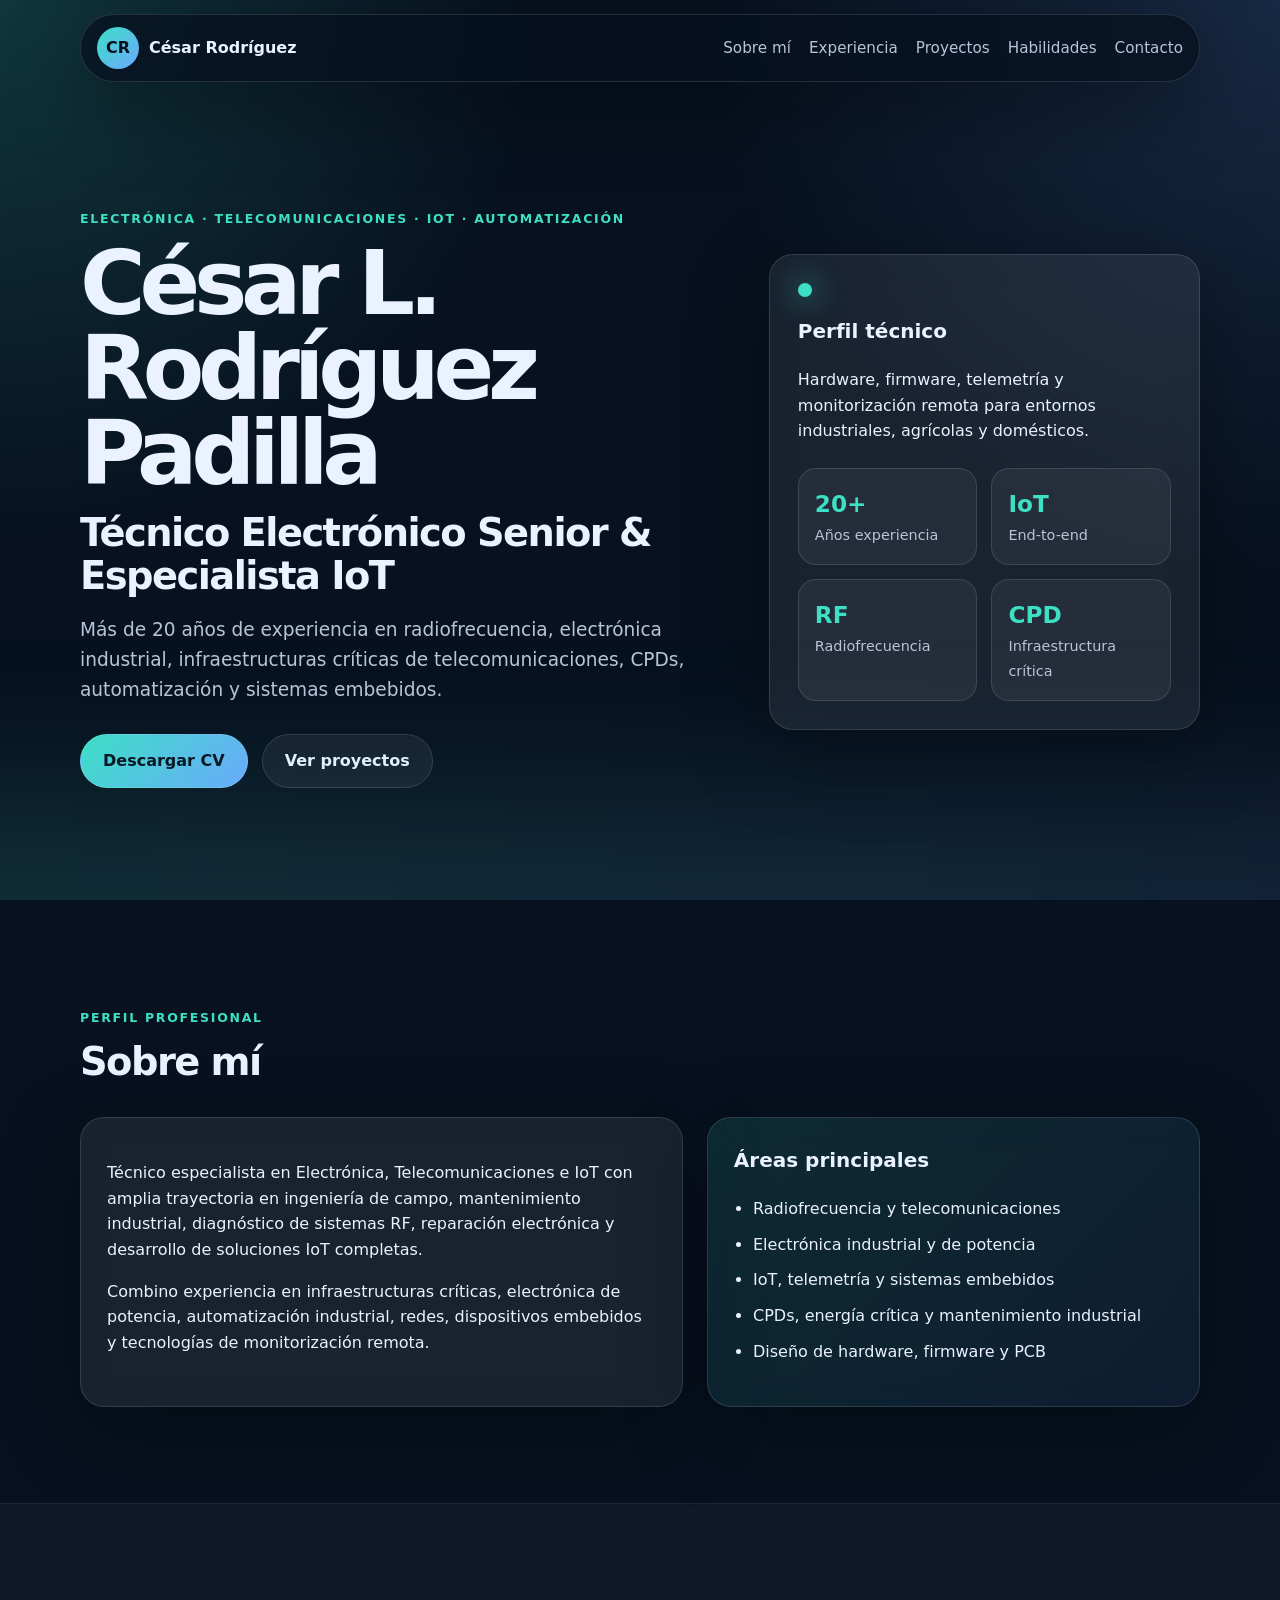
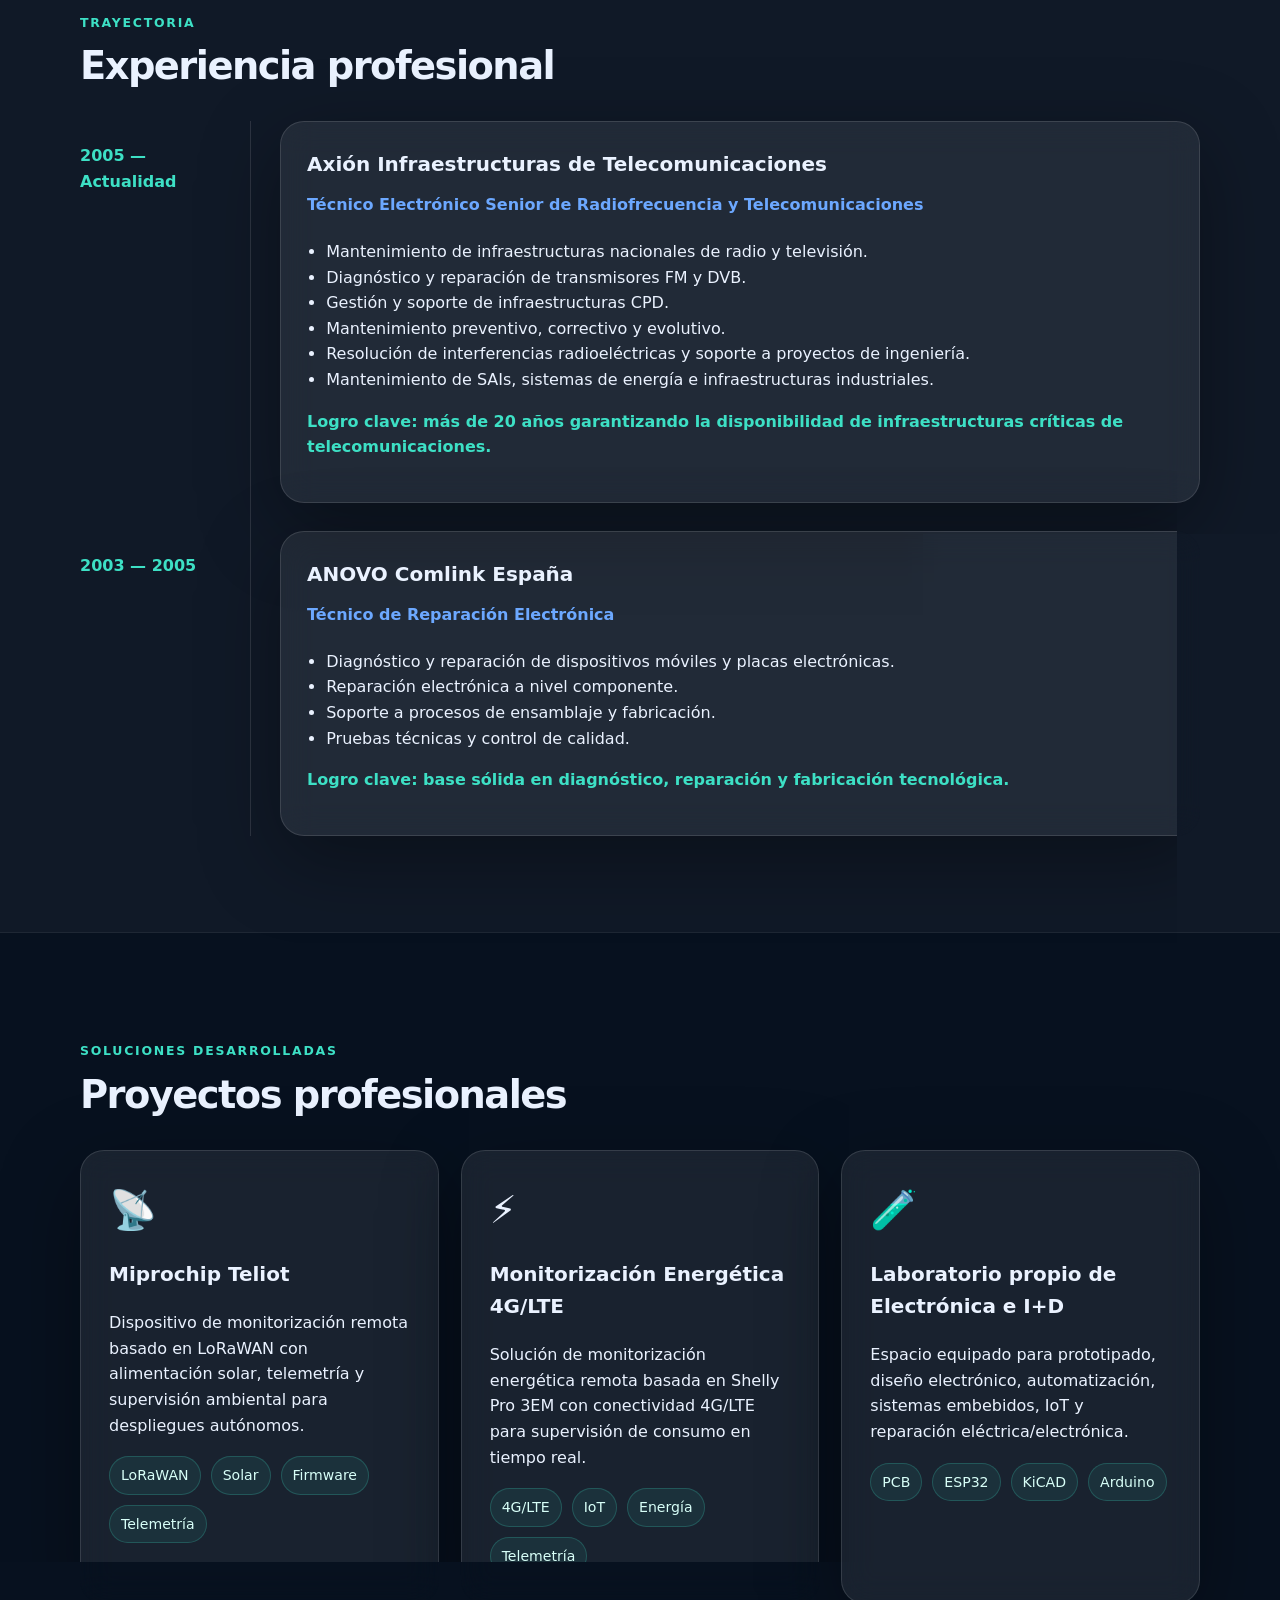
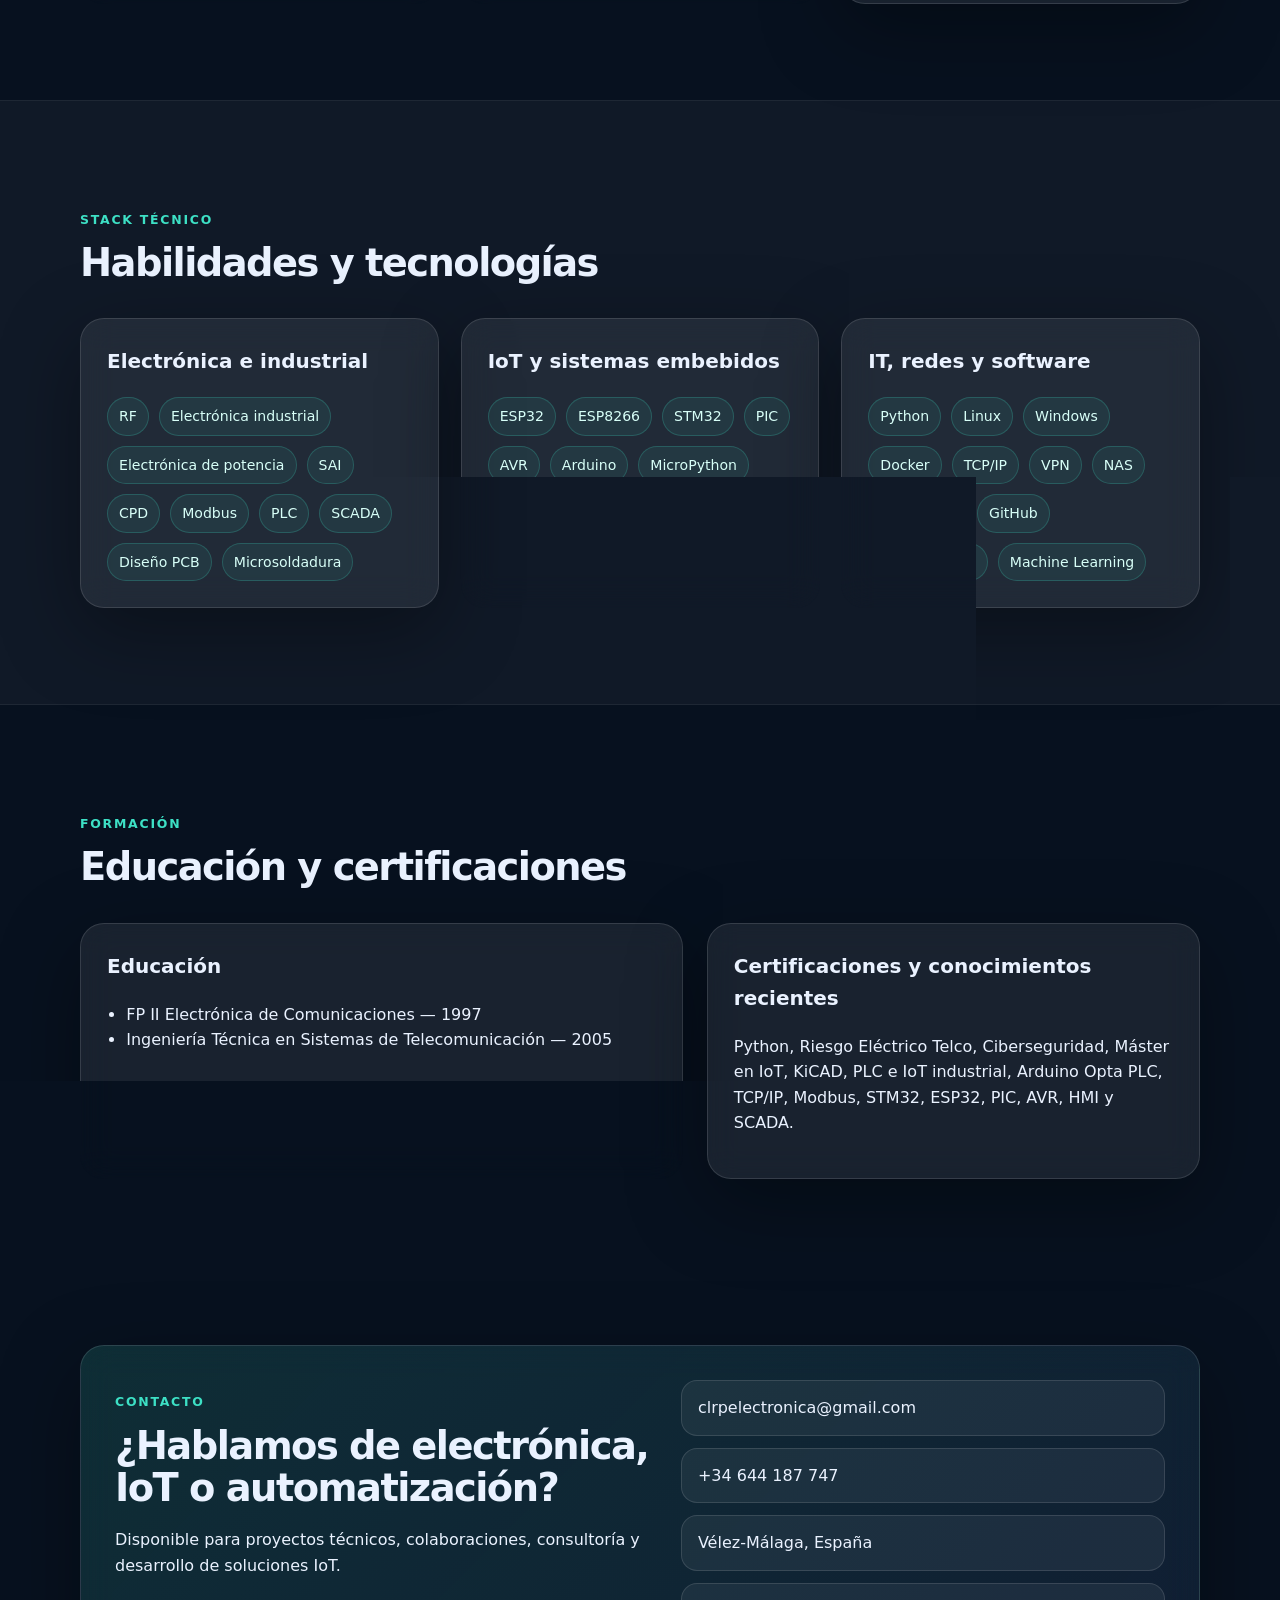
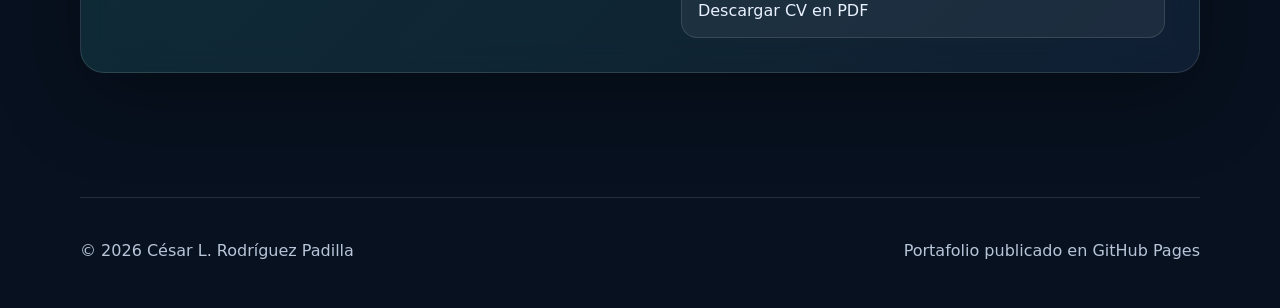
==== index.html @ 47a45cd2 "Add files via upload" ====
<!DOCTYPE html>
<html lang="es">
<head>
  <meta charset="UTF-8" />
  <meta name="viewport" content="width=device-width, initial-scale=1.0" />
  <title>César L. Rodríguez Padilla | Técnico Electrónico Senior & Especialista IoT</title>
  <meta name="description" content="Portafolio profesional de César L. Rodríguez Padilla: Técnico Electrónico Senior, especialista en IoT, telecomunicaciones, RF, automatización industrial y sistemas embebidos." />
  <meta name="author" content="César L. Rodríguez Padilla" />
  <meta name="robots" content="index, follow" />
  <meta property="og:title" content="César L. Rodríguez Padilla | Portafolio Profesional" />
  <meta property="og:description" content="Electrónica, Telecomunicaciones, IoT, RF, automatización industrial y sistemas embebidos." />
  <meta property="og:type" content="website" />
  <meta property="og:url" content="https://cesar_rodriguez_padilla.github.io" />
  <meta name="theme-color" content="#07111f" />
  <link rel="icon" href="assets/favicon.svg" type="image/svg+xml" />
  <link rel="stylesheet" href="assets/styles.css" />
</head>
<body>
  <header class="site-header" id="inicio">
    <nav class="navbar container">
      <a class="brand" href="#inicio" aria-label="Ir al inicio">
        <span class="brand-mark">CR</span>
        <span class="brand-text">César Rodríguez</span>
      </a>
      <button class="menu-toggle" aria-label="Abrir menú" aria-expanded="false">☰</button>
      <ul class="nav-links">
        <li><a href="#sobre-mi">Sobre mí</a></li>
        <li><a href="#experiencia">Experiencia</a></li>
        <li><a href="#proyectos">Proyectos</a></li>
        <li><a href="#habilidades">Habilidades</a></li>
        <li><a href="#contacto">Contacto</a></li>
      </ul>
    </nav>

    <section class="hero container">
      <div class="hero-content reveal">
        <p class="eyebrow">Electrónica · Telecomunicaciones · IoT · Automatización</p>
        <h1>César L. Rodríguez Padilla</h1>
        <h2>Técnico Electrónico Senior & Especialista IoT</h2>
        <p class="hero-text">
          Más de 20 años de experiencia en radiofrecuencia, electrónica industrial,
          infraestructuras críticas de telecomunicaciones, CPDs, automatización y sistemas embebidos.
        </p>
        <div class="hero-actions">
          <a class="btn primary" href="docs/CV_Cesar_Rodriguez_Padilla.pdf" download>Descargar CV</a>
          <a class="btn ghost" href="#proyectos">Ver proyectos</a>
        </div>
      </div>
      <div class="hero-card reveal">
        <div class="status-dot"></div>
        <h3>Perfil técnico</h3>
        <p>Hardware, firmware, telemetría y monitorización remota para entornos industriales, agrícolas y domésticos.</p>
        <div class="metric-grid">
          <div><strong>20+</strong><span>Años experiencia</span></div>
          <div><strong>IoT</strong><span>End-to-end</span></div>
          <div><strong>RF</strong><span>Radiofrecuencia</span></div>
          <div><strong>CPD</strong><span>Infraestructura crítica</span></div>
        </div>
      </div>
    </section>
  </header>

  <main>
    <section class="section container" id="sobre-mi">
      <div class="section-heading reveal">
        <p class="eyebrow">Perfil profesional</p>
        <h2>Sobre mí</h2>
      </div>
      <div class="about-grid">
        <article class="card reveal">
          <p>
            Técnico especialista en Electrónica, Telecomunicaciones e IoT con amplia trayectoria en ingeniería de campo,
            mantenimiento industrial, diagnóstico de sistemas RF, reparación electrónica y desarrollo de soluciones IoT completas.
          </p>
          <p>
            Combino experiencia en infraestructuras críticas, electrónica de potencia, automatización industrial,
            redes, dispositivos embebidos y tecnologías de monitorización remota.
          </p>
        </article>
        <aside class="card highlight reveal">
          <h3>Áreas principales</h3>
          <ul class="check-list">
            <li>Radiofrecuencia y telecomunicaciones</li>
            <li>Electrónica industrial y de potencia</li>
            <li>IoT, telemetría y sistemas embebidos</li>
            <li>CPDs, energía crítica y mantenimiento industrial</li>
            <li>Diseño de hardware, firmware y PCB</li>
          </ul>
        </aside>
      </div>
    </section>

    <section class="section alt" id="experiencia">
      <div class="container">
        <div class="section-heading reveal">
          <p class="eyebrow">Trayectoria</p>
          <h2>Experiencia profesional</h2>
        </div>
        <div class="timeline">
          <article class="timeline-item reveal">
            <span class="timeline-date">2005 — Actualidad</span>
            <div class="timeline-content card">
              <h3>Axión Infraestructuras de Telecomunicaciones</h3>
              <h4>Técnico Electrónico Senior de Radiofrecuencia y Telecomunicaciones</h4>
              <ul>
                <li>Mantenimiento de infraestructuras nacionales de radio y televisión.</li>
                <li>Diagnóstico y reparación de transmisores FM y DVB.</li>
                <li>Gestión y soporte de infraestructuras CPD.</li>
                <li>Mantenimiento preventivo, correctivo y evolutivo.</li>
                <li>Resolución de interferencias radioeléctricas y soporte a proyectos de ingeniería.</li>
                <li>Mantenimiento de SAIs, sistemas de energía e infraestructuras industriales.</li>
              </ul>
              <p class="achievement">Logro clave: más de 20 años garantizando la disponibilidad de infraestructuras críticas de telecomunicaciones.</p>
            </div>
          </article>
          <article class="timeline-item reveal">
            <span class="timeline-date">2003 — 2005</span>
            <div class="timeline-content card">
              <h3>ANOVO Comlink España</h3>
              <h4>Técnico de Reparación Electrónica</h4>
              <ul>
                <li>Diagnóstico y reparación de dispositivos móviles y placas electrónicas.</li>
                <li>Reparación electrónica a nivel componente.</li>
                <li>Soporte a procesos de ensamblaje y fabricación.</li>
                <li>Pruebas técnicas y control de calidad.</li>
              </ul>
              <p class="achievement">Logro clave: base sólida en diagnóstico, reparación y fabricación tecnológica.</p>
            </div>
          </article>
        </div>
      </div>
    </section>

    <section class="section container" id="proyectos">
      <div class="section-heading reveal">
        <p class="eyebrow">Soluciones desarrolladas</p>
        <h2>Proyectos profesionales</h2>
      </div>
      <div class="projects-grid">
        <article class="project-card reveal">
          <div class="project-icon">📡</div>
          <h3>Miprochip Teliot</h3>
          <p>
            Dispositivo de monitorización remota basado en LoRaWAN con alimentación solar,
            telemetría y supervisión ambiental para despliegues autónomos.
          </p>
          <div class="tags">
            <span>LoRaWAN</span><span>Solar</span><span>Firmware</span><span>Telemetría</span>
          </div>
        </article>
        <article class="project-card reveal">
          <div class="project-icon">⚡</div>
          <h3>Monitorización Energética 4G/LTE</h3>
          <p>
            Solución de monitorización energética remota basada en Shelly Pro 3EM con conectividad 4G/LTE
            para supervisión de consumo en tiempo real.
          </p>
          <div class="tags">
            <span>4G/LTE</span><span>IoT</span><span>Energía</span><span>Telemetría</span>
          </div>
        </article>
        <article class="project-card reveal">
          <div class="project-icon">🧪</div>
          <h3>Laboratorio propio de Electrónica e I+D</h3>
          <p>
            Espacio equipado para prototipado, diseño electrónico, automatización,
            sistemas embebidos, IoT y reparación eléctrica/electrónica.
          </p>
          <div class="tags">
            <span>PCB</span><span>ESP32</span><span>KiCAD</span><span>Arduino</span>
          </div>
        </article>
      </div>
    </section>

    <section class="section alt" id="habilidades">
      <div class="container">
        <div class="section-heading reveal">
          <p class="eyebrow">Stack técnico</p>
          <h2>Habilidades y tecnologías</h2>
        </div>
        <div class="skills-layout">
          <div class="card reveal">
            <h3>Electrónica e industrial</h3>
            <div class="skill-tags">
              <span>RF</span><span>Electrónica industrial</span><span>Electrónica de potencia</span><span>SAI</span><span>CPD</span><span>Modbus</span><span>PLC</span><span>SCADA</span><span>Diseño PCB</span><span>Microsoldadura</span>
            </div>
          </div>
          <div class="card reveal">
            <h3>IoT y sistemas embebidos</h3>
            <div class="skill-tags">
              <span>ESP32</span><span>ESP8266</span><span>STM32</span><span>PIC</span><span>AVR</span><span>Arduino</span><span>MicroPython</span><span>C/C++</span><span>MQTT</span><span>LoRaWAN</span><span>NB-IoT</span><span>4G/LTE</span>
            </div>
          </div>
          <div class="card reveal">
            <h3>IT, redes y software</h3>
            <div class="skill-tags">
              <span>Python</span><span>Linux</span><span>Windows</span><span>Docker</span><span>TCP/IP</span><span>VPN</span><span>NAS</span><span>Servidores</span><span>GitHub</span><span>Microsoft 365</span><span>Machine Learning</span>
            </div>
          </div>
        </div>
      </div>
    </section>

    <section class="section container" id="formacion">
      <div class="section-heading reveal">
        <p class="eyebrow">Formación</p>
        <h2>Educación y certificaciones</h2>
      </div>
      <div class="education-grid">
        <article class="card reveal">
          <h3>Educación</h3>
          <ul>
            <li>FP II Electrónica de Comunicaciones — 1997</li>
            <li>Ingeniería Técnica en Sistemas de Telecomunicación — 2005</li>
          </ul>
        </article>
        <article class="card reveal">
          <h3>Certificaciones y conocimientos recientes</h3>
          <p>
            Python, Riesgo Eléctrico Telco, Ciberseguridad, Máster en IoT, KiCAD,
            PLC e IoT industrial, Arduino Opta PLC, TCP/IP, Modbus, STM32, ESP32,
            PIC, AVR, HMI y SCADA.
          </p>
        </article>
      </div>
    </section>

    <section class="section contact-section" id="contacto">
      <div class="container contact-card reveal">
        <div>
          <p class="eyebrow">Contacto</p>
          <h2>¿Hablamos de electrónica, IoT o automatización?</h2>
          <p>Disponible para proyectos técnicos, colaboraciones, consultoría y desarrollo de soluciones IoT.</p>
        </div>
        <div class="contact-links">
          <a href="mailto:clrpelectronica@gmail.com">clrpelectronica@gmail.com</a>
          <a href="tel:+34644187747">+34 644 187 747</a>
          <span>Vélez-Málaga, España</span>
          <a href="docs/CV_Cesar_Rodriguez_Padilla.pdf" download>Descargar CV en PDF</a>
        </div>
      </div>
    </section>
  </main>

  <footer class="site-footer">
    <div class="container footer-content">
      <p>© <span id="year"></span> César L. Rodríguez Padilla</p>
      <p>Portafolio publicado en GitHub Pages</p>
    </div>
  </footer>

  <script src="assets/main.js"></script>
</body>
</html>
---- assets/styles.css ----
:root {
  --bg: #07111f;
  --bg-soft: #0d1b2d;
  --card: rgba(255, 255, 255, 0.075);
  --card-border: rgba(255, 255, 255, 0.12);
  --text: #eaf2ff;
  --muted: #b8c5d9;
  --accent: #3de0c5;
  --accent-2: #6ca8ff;
  --shadow: 0 24px 80px rgba(0, 0, 0, 0.34);
  --radius: 24px;
}

* { box-sizing: border-box; }
html { scroll-behavior: smooth; }
body {
  margin: 0;
  font-family: Inter, ui-sans-serif, system-ui, -apple-system, BlinkMacSystemFont, "Segoe UI", sans-serif;
  color: var(--text);
  background:
    radial-gradient(circle at top left, rgba(61, 224, 197, 0.18), transparent 34rem),
    radial-gradient(circle at top right, rgba(108, 168, 255, 0.16), transparent 36rem),
    var(--bg);
  line-height: 1.6;
}

a { color: inherit; text-decoration: none; }
ul { padding-left: 1.2rem; }
.container { width: min(1120px, calc(100% - 32px)); margin: 0 auto; }

.site-header { min-height: 100vh; padding-top: 84px; position: relative; overflow: hidden; }
.site-header::after {
  content: "";
  position: absolute;
  inset: auto -15% -20% -15%;
  height: 280px;
  background: linear-gradient(90deg, rgba(61,224,197,.16), rgba(108,168,255,.12));
  filter: blur(80px);
  pointer-events: none;
}

.navbar {
  position: fixed;
  top: 14px;
  left: 50%;
  transform: translateX(-50%);
  z-index: 100;
  display: flex;
  align-items: center;
  justify-content: space-between;
  padding: 12px 16px;
  border: 1px solid var(--card-border);
  border-radius: 999px;
  background: rgba(7, 17, 31, 0.78);
  backdrop-filter: blur(18px);
  box-shadow: var(--shadow);
}
.brand { display: inline-flex; align-items: center; gap: 10px; font-weight: 800; }
.brand-mark {
  display: grid;
  place-items: center;
  width: 42px;
  height: 42px;
  border-radius: 50%;
  background: linear-gradient(135deg, var(--accent), var(--accent-2));
  color: #06101d;
}
.nav-links { display: flex; list-style: none; gap: 18px; margin: 0; padding: 0; color: var(--muted); font-size: 0.95rem; }
.nav-links a:hover { color: var(--accent); }
.menu-toggle { display: none; background: transparent; color: var(--text); border: 0; font-size: 1.5rem; }

.hero { display: grid; grid-template-columns: 1.2fr 0.8fr; align-items: center; gap: 42px; min-height: calc(100vh - 84px); }
.eyebrow { color: var(--accent); text-transform: uppercase; letter-spacing: 0.14em; font-size: 0.78rem; font-weight: 800; }
h1 { font-size: clamp(2.8rem, 7vw, 5.8rem); line-height: 0.95; margin: 0 0 16px; letter-spacing: -0.07em; }
h2 { font-size: clamp(1.7rem, 3vw, 2.7rem); line-height: 1.1; margin: 0 0 18px; letter-spacing: -0.04em; }
h3 { margin-top: 0; font-size: 1.25rem; }
h4 { color: var(--accent-2); margin-top: -8px; }
.hero-text { max-width: 680px; font-size: 1.16rem; color: var(--muted); }
.hero-actions { display: flex; flex-wrap: wrap; gap: 14px; margin-top: 30px; }
.btn { padding: 13px 22px; border-radius: 999px; border: 1px solid var(--card-border); font-weight: 800; transition: 0.2s ease; }
.btn.primary { color: #06101d; background: linear-gradient(135deg, var(--accent), var(--accent-2)); }
.btn.ghost { color: var(--text); background: rgba(255,255,255,0.06); }
.btn:hover { transform: translateY(-2px); }

.hero-card, .card, .project-card, .contact-card {
  border: 1px solid var(--card-border);
  border-radius: var(--radius);
  background: var(--card);
  backdrop-filter: blur(16px);
  box-shadow: var(--shadow);
}
.hero-card { padding: 28px; position: relative; }
.status-dot { width: 14px; height: 14px; background: var(--accent); border-radius: 50%; box-shadow: 0 0 30px var(--accent); margin-bottom: 18px; }
.metric-grid { display: grid; grid-template-columns: repeat(2, 1fr); gap: 14px; margin-top: 24px; }
.metric-grid div { padding: 16px; border: 1px solid var(--card-border); border-radius: 18px; background: rgba(255,255,255,.05); }
.metric-grid strong { display: block; font-size: 1.45rem; color: var(--accent); }
.metric-grid span { color: var(--muted); font-size: .9rem; }

.section { padding: 96px 0; }
.section.alt { background: rgba(255, 255, 255, 0.035); border-block: 1px solid rgba(255,255,255,.06); }
.section-heading { max-width: 700px; margin-bottom: 34px; }
.card { padding: 26px; }
.about-grid, .education-grid { display: grid; grid-template-columns: 1.1fr .9fr; gap: 24px; }
.highlight { background: linear-gradient(135deg, rgba(61,224,197,.12), rgba(108,168,255,.08)); }
.check-list li { margin-bottom: 10px; }

.timeline { position: relative; display: grid; gap: 28px; }
.timeline::before { content: ""; position: absolute; left: 170px; top: 0; bottom: 0; width: 1px; background: var(--card-border); }
.timeline-item { display: grid; grid-template-columns: 140px 1fr; gap: 60px; align-items: start; }
.timeline-date { color: var(--accent); font-weight: 800; padding-top: 22px; }
.achievement { color: var(--accent); font-weight: 700; }

.projects-grid { display: grid; grid-template-columns: repeat(3, 1fr); gap: 22px; }
.project-card { padding: 28px; min-height: 100%; }
.project-icon { font-size: 2.4rem; margin-bottom: 18px; }
.tags, .skill-tags { display: flex; flex-wrap: wrap; gap: 10px; margin-top: 18px; }
.tags span, .skill-tags span {
  padding: 7px 11px;
  border: 1px solid rgba(61,224,197,.22);
  border-radius: 999px;
  color: #d8fff8;
  background: rgba(61,224,197,.08);
  font-size: .88rem;
}
.skills-layout { display: grid; grid-template-columns: repeat(3, 1fr); gap: 22px; }

.contact-section { padding-top: 70px; }
.contact-card { display: grid; grid-template-columns: 1fr .9fr; gap: 28px; padding: 34px; background: linear-gradient(135deg, rgba(61,224,197,.14), rgba(108,168,255,.09)); }
.contact-links { display: grid; gap: 12px; }
.contact-links a, .contact-links span { padding: 14px 16px; border: 1px solid var(--card-border); border-radius: 16px; background: rgba(255,255,255,.06); }
.contact-links a:hover { border-color: var(--accent); }

.site-footer { padding: 28px 0; color: var(--muted); }
.footer-content { display: flex; justify-content: space-between; gap: 18px; border-top: 1px solid var(--card-border); padding-top: 24px; }

.reveal { opacity: 0; transform: translateY(18px); transition: .7s ease; }
.reveal.visible { opacity: 1; transform: translateY(0); }

@media (max-width: 880px) {
  .navbar { border-radius: 24px; align-items: flex-start; }
  .menu-toggle { display: block; }
  .nav-links { display: none; position: absolute; left: 16px; right: 16px; top: 68px; padding: 16px; border: 1px solid var(--card-border); border-radius: 18px; background: rgba(7,17,31,.96); flex-direction: column; }
  .nav-links.open { display: flex; }
  .hero, .about-grid, .education-grid, .contact-card { grid-template-columns: 1fr; }
  .projects-grid, .skills-layout { grid-template-columns: 1fr; }
  .timeline::before { left: 0; }
  .timeline-item { grid-template-columns: 1fr; gap: 8px; padding-left: 24px; }
  .timeline-date { padding-top: 0; }
  .footer-content { flex-direction: column; }
}
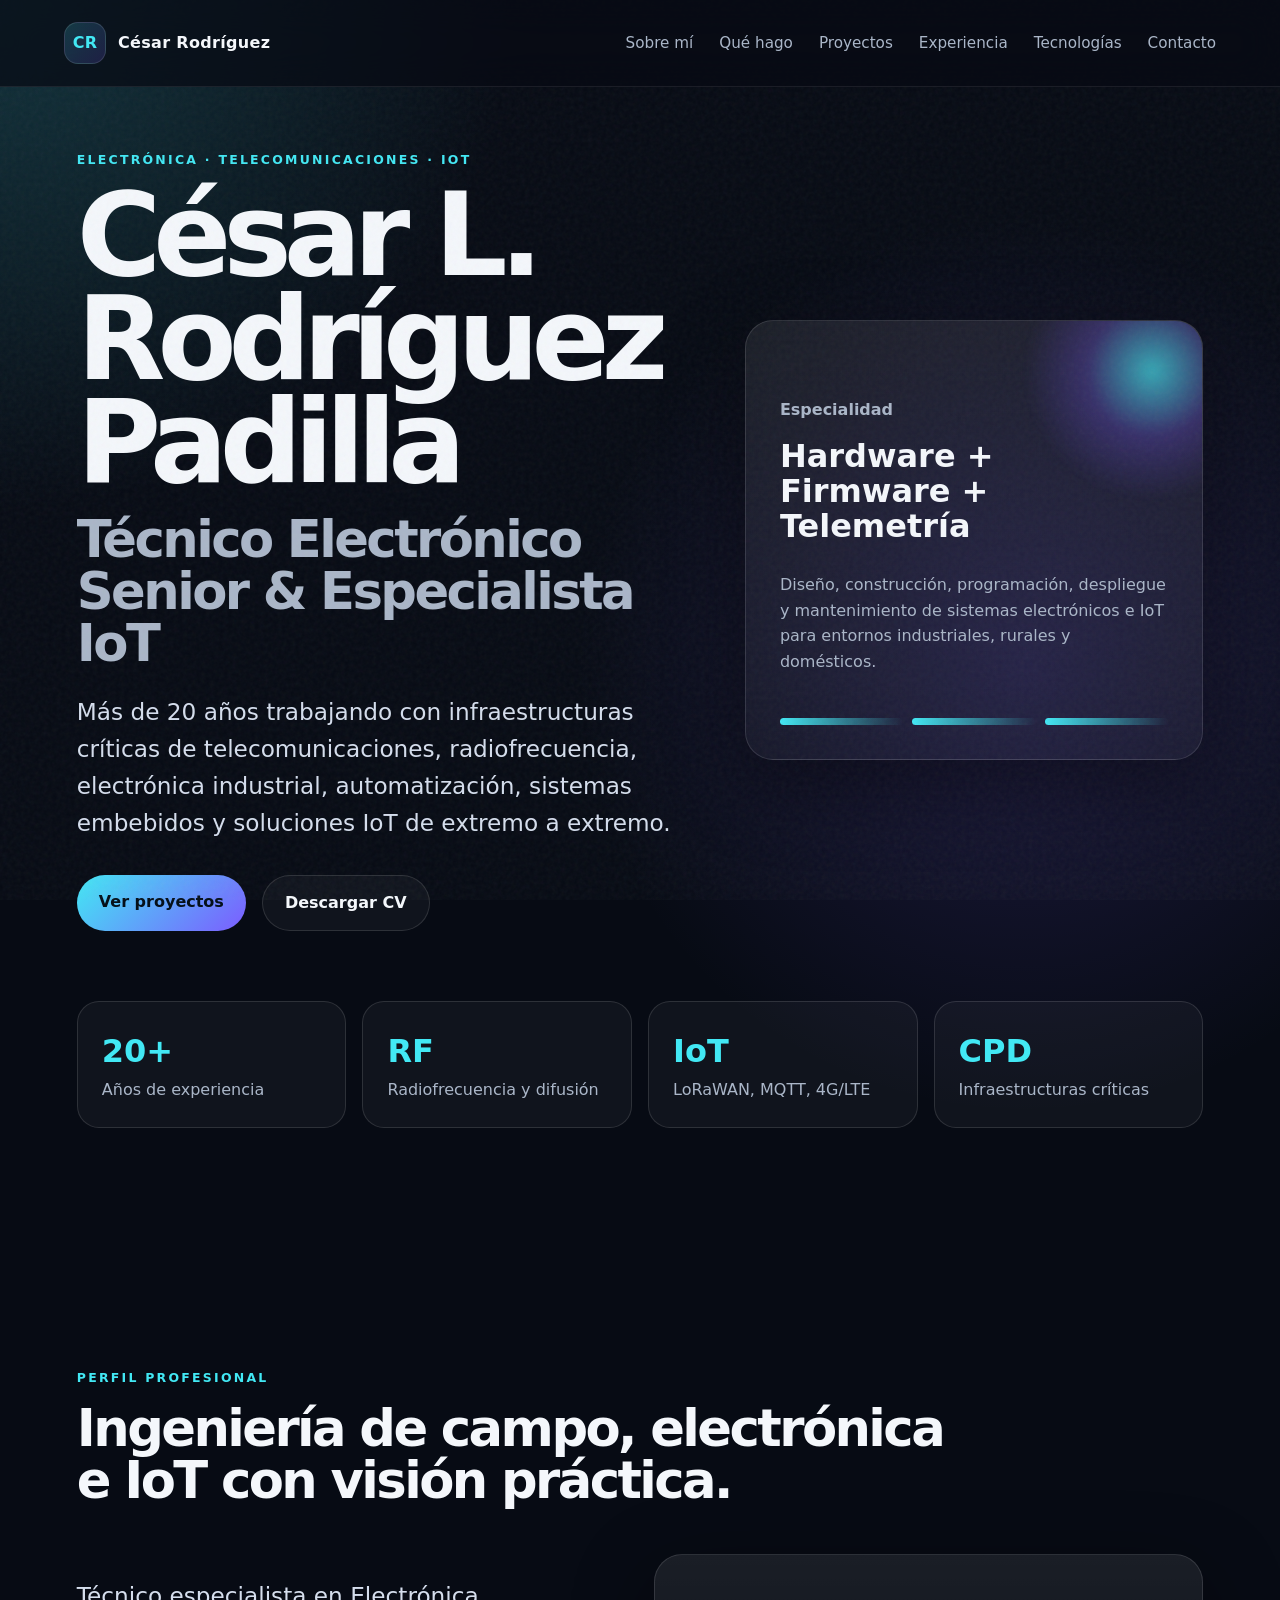
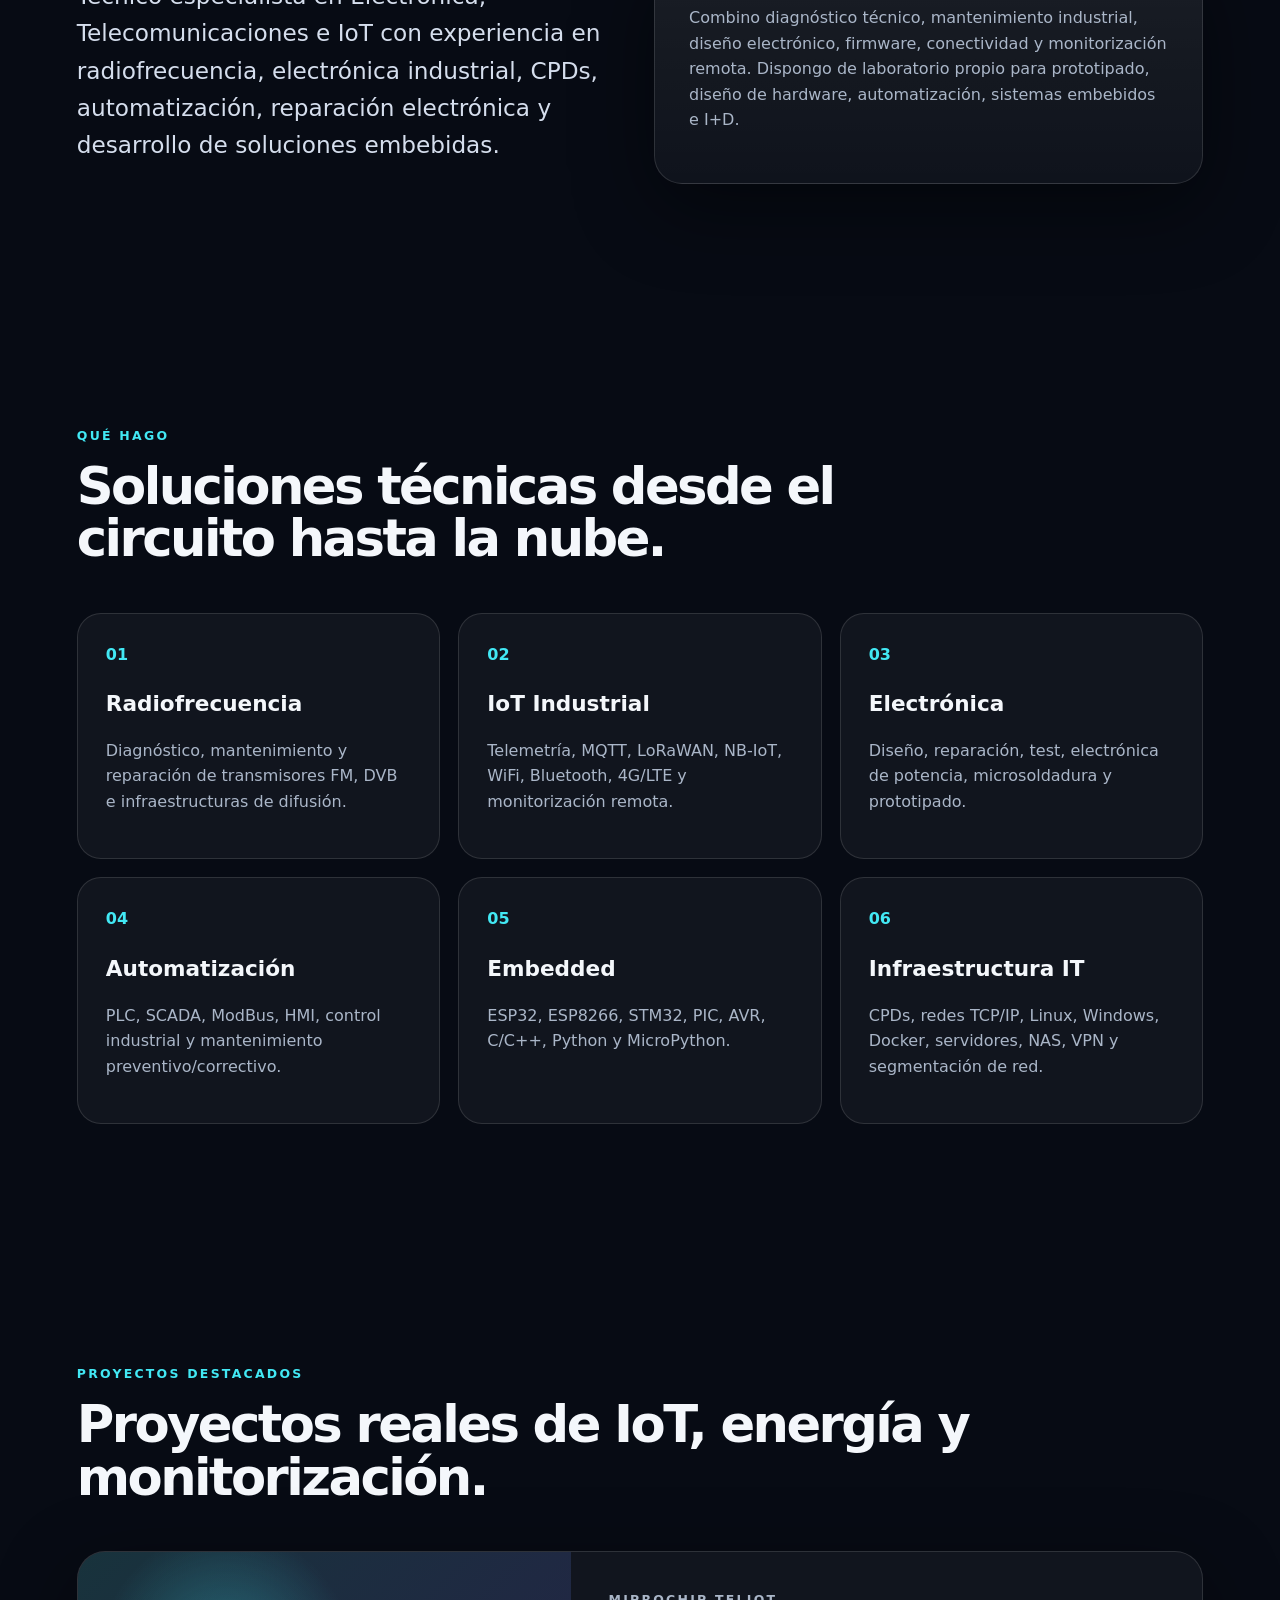
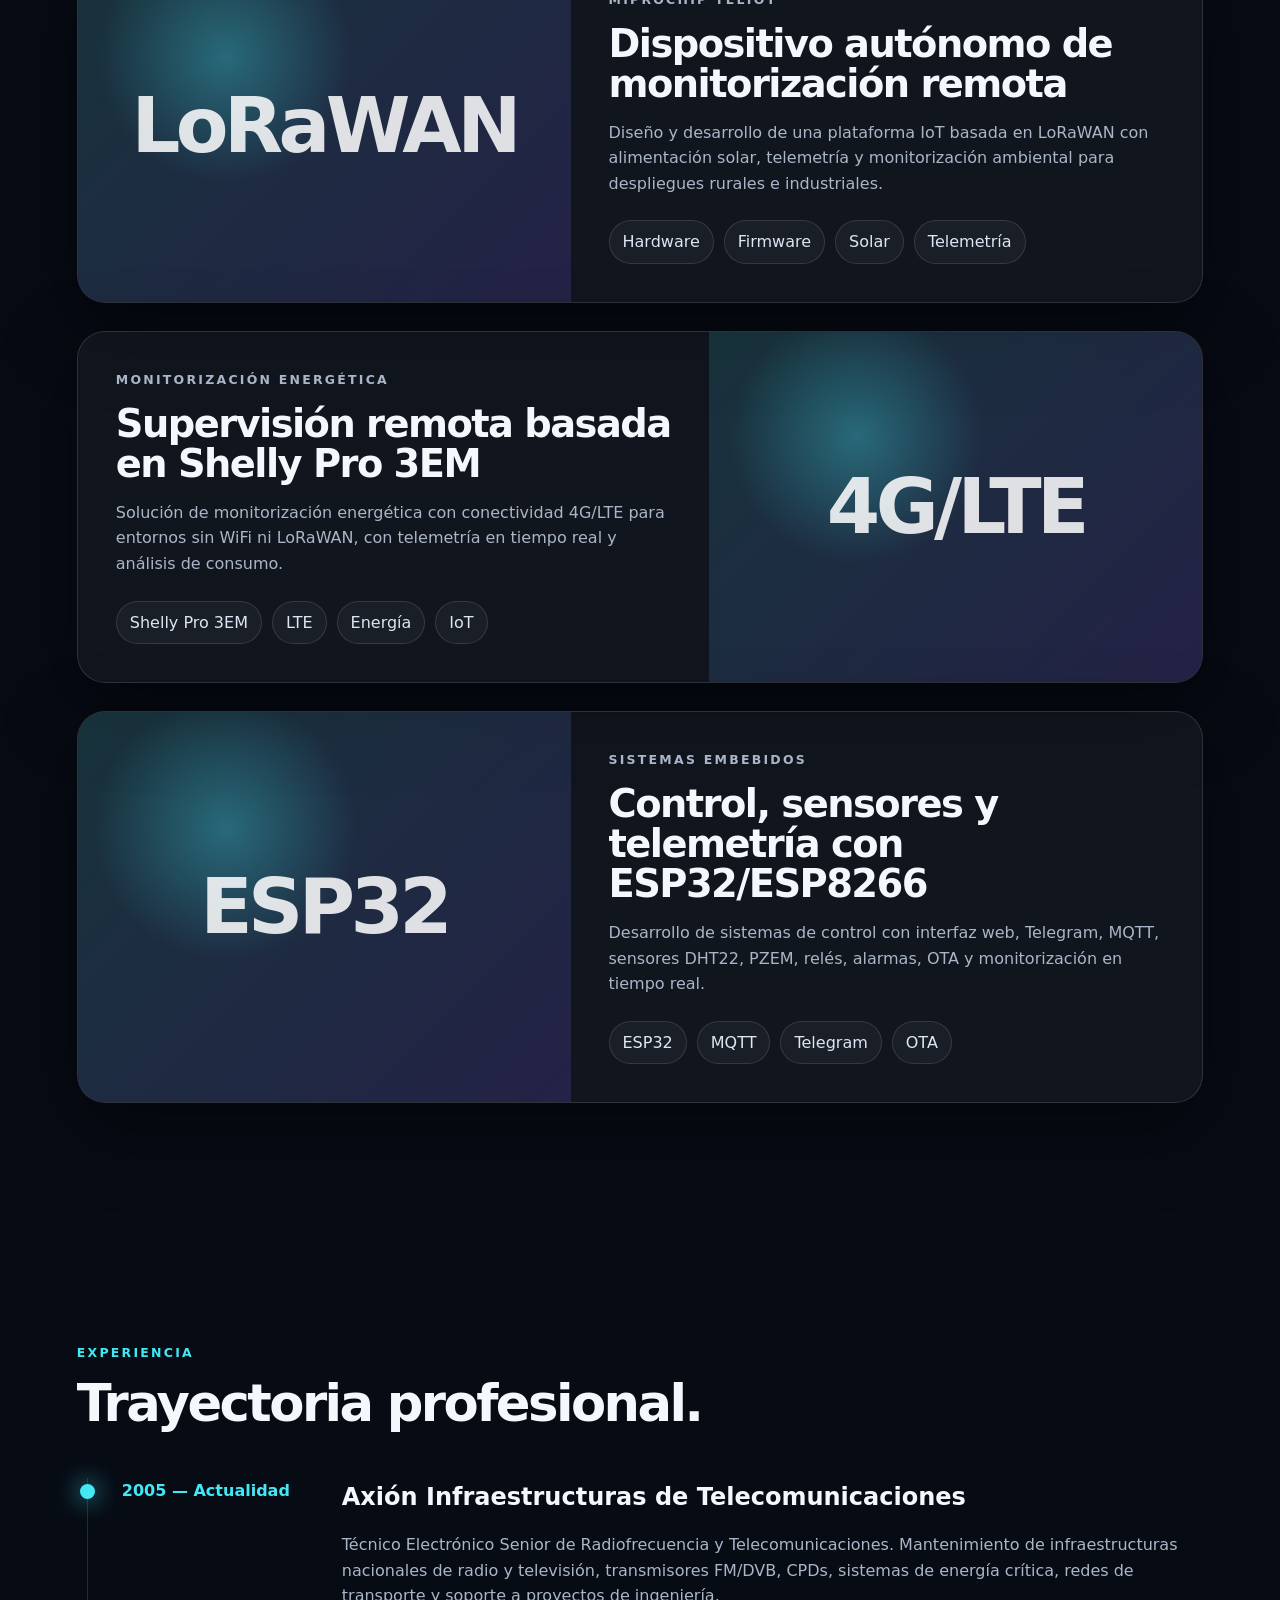
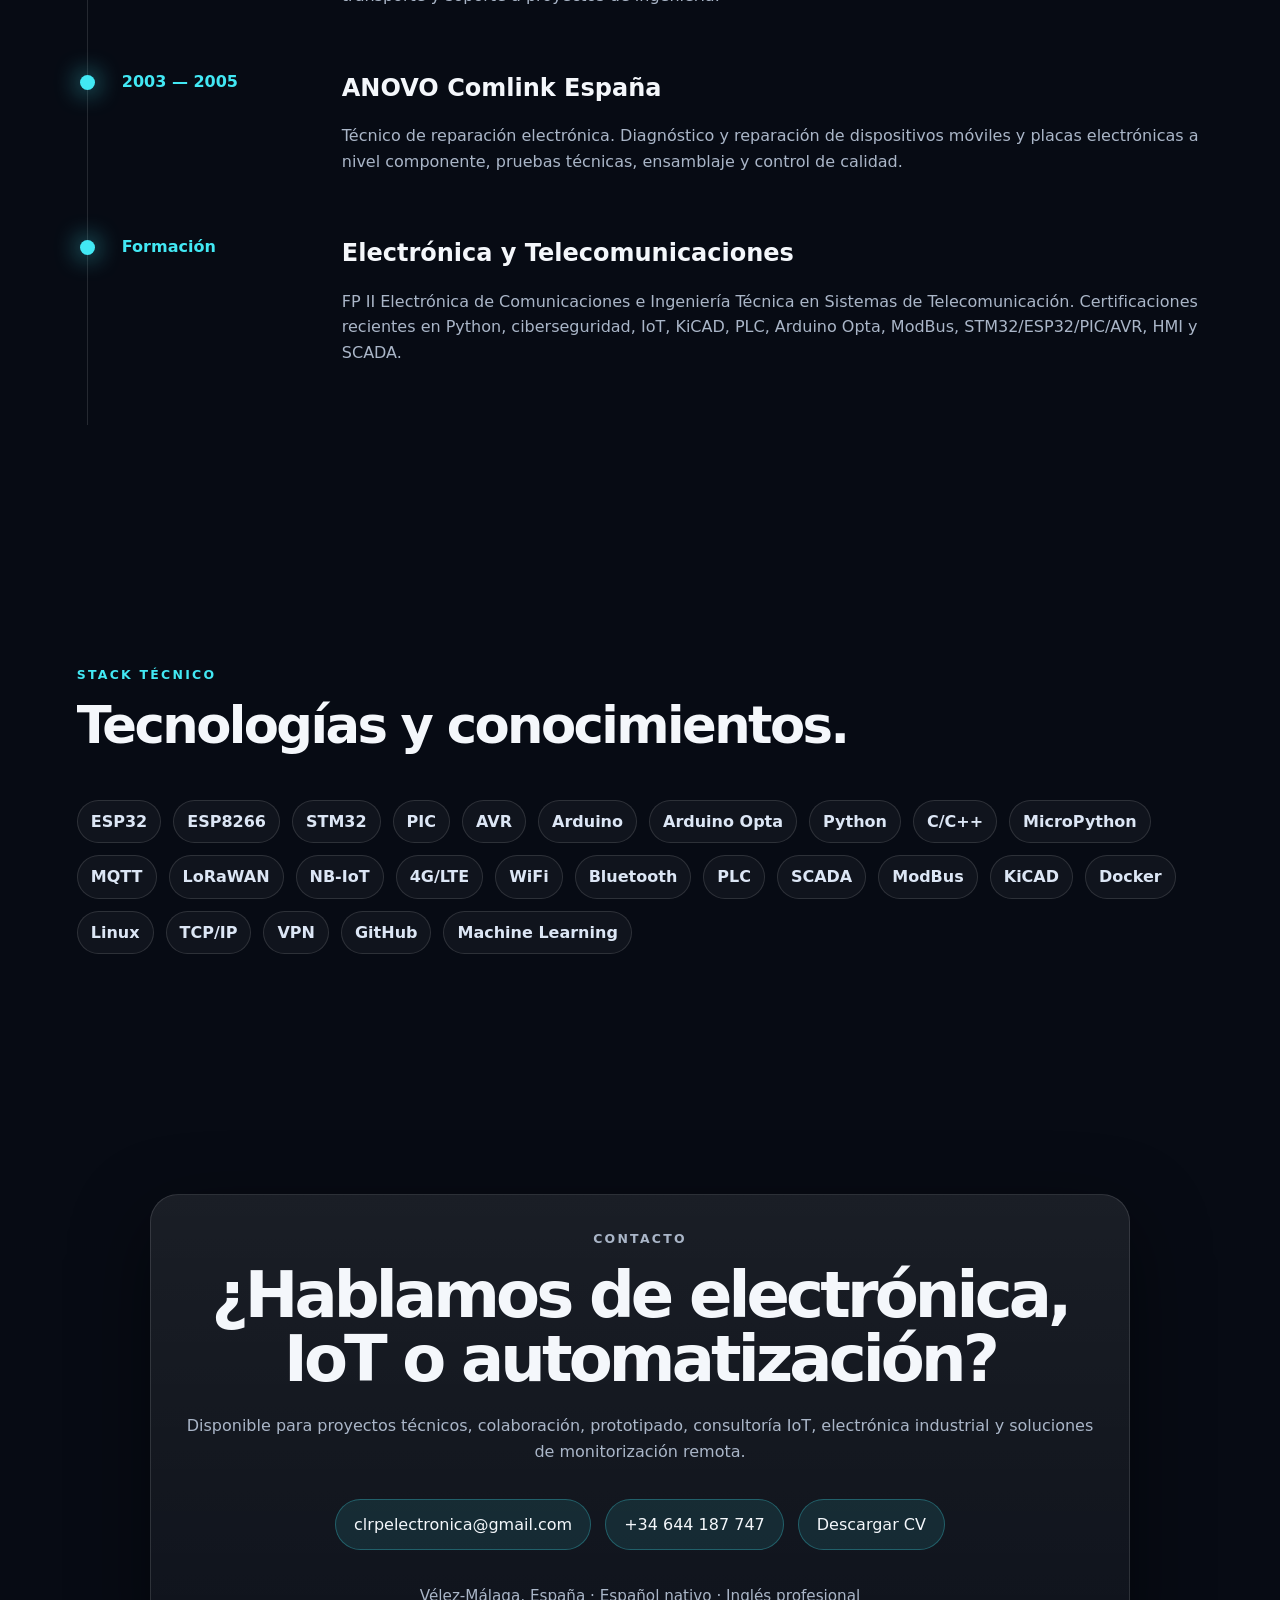
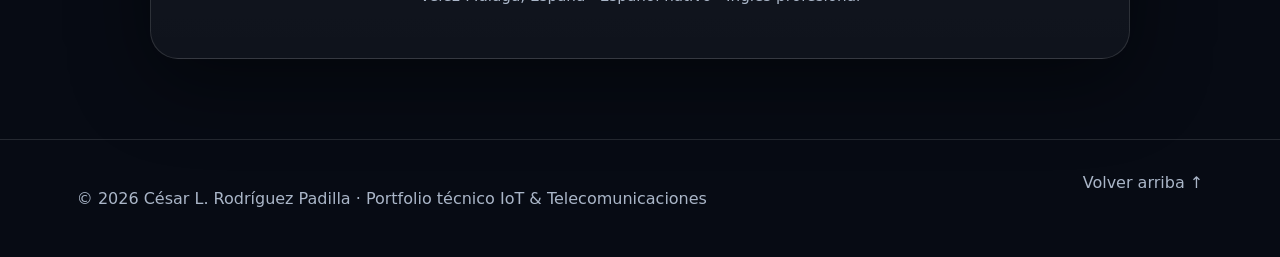
==== commit 8cdc3261: "Add files via upload" ====
--- a/index.html
+++ b/index.html
@@ -3,253 +3,154 @@
 <head>
   <meta charset="UTF-8" />
   <meta name="viewport" content="width=device-width, initial-scale=1.0" />
-  <title>César L. Rodríguez Padilla | Técnico Electrónico Senior & Especialista IoT</title>
-  <meta name="description" content="Portafolio profesional de César L. Rodríguez Padilla: Técnico Electrónico Senior, especialista en IoT, telecomunicaciones, RF, automatización industrial y sistemas embebidos." />
+  <title>César L. Rodríguez Padilla | Portfolio IoT & Telecomunicaciones</title>
+  <meta name="description" content="Portfolio profesional de César L. Rodríguez Padilla, Técnico Electrónico Senior especializado en IoT, telecomunicaciones, radiofrecuencia, automatización industrial y sistemas embebidos." />
   <meta name="author" content="César L. Rodríguez Padilla" />
-  <meta name="robots" content="index, follow" />
-  <meta property="og:title" content="César L. Rodríguez Padilla | Portafolio Profesional" />
-  <meta property="og:description" content="Electrónica, Telecomunicaciones, IoT, RF, automatización industrial y sistemas embebidos." />
+  <meta property="og:title" content="César L. Rodríguez Padilla | Portfolio IoT & Telecomunicaciones" />
+  <meta property="og:description" content="Electrónica, RF, IoT, automatización industrial, CPD, firmware y telemetría remota." />
   <meta property="og:type" content="website" />
-  <meta property="og:url" content="https://cesar_rodriguez_padilla.github.io" />
-  <meta name="theme-color" content="#07111f" />
-  <link rel="icon" href="assets/favicon.svg" type="image/svg+xml" />
-  <link rel="stylesheet" href="assets/styles.css" />
+  <meta property="og:url" content="https://cesar-rodriguez-padilla.github.io" />
+  <link rel="icon" href="assets/img/favicon.svg" type="image/svg+xml" />
+  <link rel="stylesheet" href="assets/css/styles.css" />
 </head>
 <body>
-  <header class="site-header" id="inicio">
-    <nav class="navbar container">
-      <a class="brand" href="#inicio" aria-label="Ir al inicio">
-        <span class="brand-mark">CR</span>
-        <span class="brand-text">César Rodríguez</span>
-      </a>
-      <button class="menu-toggle" aria-label="Abrir menú" aria-expanded="false">☰</button>
-      <ul class="nav-links">
-        <li><a href="#sobre-mi">Sobre mí</a></li>
-        <li><a href="#experiencia">Experiencia</a></li>
-        <li><a href="#proyectos">Proyectos</a></li>
-        <li><a href="#habilidades">Habilidades</a></li>
-        <li><a href="#contacto">Contacto</a></li>
-      </ul>
+  <div class="noise"></div>
+  <header class="site-header" id="top">
+    <a class="brand" href="#hero" aria-label="Inicio">
+      <span class="brand-mark">CR</span>
+      <span>César Rodríguez</span>
+    </a>
+    <button class="menu-toggle" aria-label="Abrir menú" aria-expanded="false">☰</button>
+    <nav class="main-nav">
+      <a href="#about">Sobre mí</a>
+      <a href="#services">Qué hago</a>
+      <a href="#projects">Proyectos</a>
+      <a href="#experience">Experiencia</a>
+      <a href="#tech">Tecnologías</a>
+      <a href="#contact">Contacto</a>
     </nav>
-
-    <section class="hero container">
-      <div class="hero-content reveal">
-        <p class="eyebrow">Electrónica · Telecomunicaciones · IoT · Automatización</p>
-        <h1>César L. Rodríguez Padilla</h1>
-        <h2>Técnico Electrónico Senior & Especialista IoT</h2>
-        <p class="hero-text">
-          Más de 20 años de experiencia en radiofrecuencia, electrónica industrial,
-          infraestructuras críticas de telecomunicaciones, CPDs, automatización y sistemas embebidos.
-        </p>
-        <div class="hero-actions">
-          <a class="btn primary" href="docs/CV_Cesar_Rodriguez_Padilla.pdf" download>Descargar CV</a>
-          <a class="btn ghost" href="#proyectos">Ver proyectos</a>
-        </div>
-      </div>
-      <div class="hero-card reveal">
-        <div class="status-dot"></div>
-        <h3>Perfil técnico</h3>
-        <p>Hardware, firmware, telemetría y monitorización remota para entornos industriales, agrícolas y domésticos.</p>
-        <div class="metric-grid">
-          <div><strong>20+</strong><span>Años experiencia</span></div>
-          <div><strong>IoT</strong><span>End-to-end</span></div>
-          <div><strong>RF</strong><span>Radiofrecuencia</span></div>
-          <div><strong>CPD</strong><span>Infraestructura crítica</span></div>
-        </div>
-      </div>
-    </section>
   </header>
 
   <main>
-    <section class="section container" id="sobre-mi">
-      <div class="section-heading reveal">
-        <p class="eyebrow">Perfil profesional</p>
-        <h2>Sobre mí</h2>
+    <section class="hero section" id="hero">
+      <div class="hero-grid">
+        <div class="hero-copy reveal">
+          <p class="eyebrow">Electrónica · Telecomunicaciones · IoT</p>
+          <h1>César L. Rodríguez Padilla</h1>
+          <h2>Técnico Electrónico Senior & Especialista IoT</h2>
+          <p class="hero-text">Más de 20 años trabajando con infraestructuras críticas de telecomunicaciones, radiofrecuencia, electrónica industrial, automatización, sistemas embebidos y soluciones IoT de extremo a extremo.</p>
+          <div class="hero-actions">
+            <a class="btn primary" href="#projects">Ver proyectos</a>
+            <a class="btn ghost" href="docs/CV_Cesar_Rodriguez_Padilla.pdf" target="_blank" rel="noopener">Descargar CV</a>
+          </div>
+        </div>
+        <div class="hero-card reveal delay-1" aria-label="Resumen técnico">
+          <div class="orb"></div>
+          <p class="card-label">Especialidad</p>
+          <h3>Hardware + Firmware + Telemetría</h3>
+          <p>Diseño, construcción, programación, despliegue y mantenimiento de sistemas electrónicos e IoT para entornos industriales, rurales y domésticos.</p>
+          <div class="signal-lines"><span></span><span></span><span></span></div>
+        </div>
       </div>
-      <div class="about-grid">
-        <article class="card reveal">
-          <p>
-            Técnico especialista en Electrónica, Telecomunicaciones e IoT con amplia trayectoria en ingeniería de campo,
-            mantenimiento industrial, diagnóstico de sistemas RF, reparación electrónica y desarrollo de soluciones IoT completas.
-          </p>
-          <p>
-            Combino experiencia en infraestructuras críticas, electrónica de potencia, automatización industrial,
-            redes, dispositivos embebidos y tecnologías de monitorización remota.
-          </p>
-        </article>
-        <aside class="card highlight reveal">
-          <h3>Áreas principales</h3>
-          <ul class="check-list">
-            <li>Radiofrecuencia y telecomunicaciones</li>
-            <li>Electrónica industrial y de potencia</li>
-            <li>IoT, telemetría y sistemas embebidos</li>
-            <li>CPDs, energía crítica y mantenimiento industrial</li>
-            <li>Diseño de hardware, firmware y PCB</li>
-          </ul>
-        </aside>
+      <div class="stats reveal delay-2">
+        <article><strong>20+</strong><span>Años de experiencia</span></article>
+        <article><strong>RF</strong><span>Radiofrecuencia y difusión</span></article>
+        <article><strong>IoT</strong><span>LoRaWAN, MQTT, 4G/LTE</span></article>
+        <article><strong>CPD</strong><span>Infraestructuras críticas</span></article>
       </div>
     </section>
 
-    <section class="section alt" id="experiencia">
-      <div class="container">
-        <div class="section-heading reveal">
-          <p class="eyebrow">Trayectoria</p>
-          <h2>Experiencia profesional</h2>
-        </div>
-        <div class="timeline">
-          <article class="timeline-item reveal">
-            <span class="timeline-date">2005 — Actualidad</span>
-            <div class="timeline-content card">
-              <h3>Axión Infraestructuras de Telecomunicaciones</h3>
-              <h4>Técnico Electrónico Senior de Radiofrecuencia y Telecomunicaciones</h4>
-              <ul>
-                <li>Mantenimiento de infraestructuras nacionales de radio y televisión.</li>
-                <li>Diagnóstico y reparación de transmisores FM y DVB.</li>
-                <li>Gestión y soporte de infraestructuras CPD.</li>
-                <li>Mantenimiento preventivo, correctivo y evolutivo.</li>
-                <li>Resolución de interferencias radioeléctricas y soporte a proyectos de ingeniería.</li>
-                <li>Mantenimiento de SAIs, sistemas de energía e infraestructuras industriales.</li>
-              </ul>
-              <p class="achievement">Logro clave: más de 20 años garantizando la disponibilidad de infraestructuras críticas de telecomunicaciones.</p>
-            </div>
-          </article>
-          <article class="timeline-item reveal">
-            <span class="timeline-date">2003 — 2005</span>
-            <div class="timeline-content card">
-              <h3>ANOVO Comlink España</h3>
-              <h4>Técnico de Reparación Electrónica</h4>
-              <ul>
-                <li>Diagnóstico y reparación de dispositivos móviles y placas electrónicas.</li>
-                <li>Reparación electrónica a nivel componente.</li>
-                <li>Soporte a procesos de ensamblaje y fabricación.</li>
-                <li>Pruebas técnicas y control de calidad.</li>
-              </ul>
-              <p class="achievement">Logro clave: base sólida en diagnóstico, reparación y fabricación tecnológica.</p>
-            </div>
-          </article>
+    <section class="section" id="about">
+      <div class="section-heading reveal">
+        <p class="eyebrow">Perfil profesional</p>
+        <h2>Ingeniería de campo, electrónica e IoT con visión práctica.</h2>
+      </div>
+      <div class="about-grid">
+        <p class="lead reveal">Técnico especialista en Electrónica, Telecomunicaciones e IoT con experiencia en radiofrecuencia, electrónica industrial, CPDs, automatización, reparación electrónica y desarrollo de soluciones embebidas.</p>
+        <div class="about-panel reveal delay-1">
+          <p>Combino diagnóstico técnico, mantenimiento industrial, diseño electrónico, firmware, conectividad y monitorización remota. Dispongo de laboratorio propio para prototipado, diseño de hardware, automatización, sistemas embebidos e I+D.</p>
         </div>
       </div>
     </section>
 
-    <section class="section container" id="proyectos">
+    <section class="section" id="services">
       <div class="section-heading reveal">
-        <p class="eyebrow">Soluciones desarrolladas</p>
-        <h2>Proyectos profesionales</h2>
+        <p class="eyebrow">Qué hago</p>
+        <h2>Soluciones técnicas desde el circuito hasta la nube.</h2>
       </div>
-      <div class="projects-grid">
+      <div class="cards six">
+        <article class="service-card reveal"><span>01</span><h3>Radiofrecuencia</h3><p>Diagnóstico, mantenimiento y reparación de transmisores FM, DVB e infraestructuras de difusión.</p></article>
+        <article class="service-card reveal"><span>02</span><h3>IoT Industrial</h3><p>Telemetría, MQTT, LoRaWAN, NB-IoT, WiFi, Bluetooth, 4G/LTE y monitorización remota.</p></article>
+        <article class="service-card reveal"><span>03</span><h3>Electrónica</h3><p>Diseño, reparación, test, electrónica de potencia, microsoldadura y prototipado.</p></article>
+        <article class="service-card reveal"><span>04</span><h3>Automatización</h3><p>PLC, SCADA, ModBus, HMI, control industrial y mantenimiento preventivo/correctivo.</p></article>
+        <article class="service-card reveal"><span>05</span><h3>Embedded</h3><p>ESP32, ESP8266, STM32, PIC, AVR, C/C++, Python y MicroPython.</p></article>
+        <article class="service-card reveal"><span>06</span><h3>Infraestructura IT</h3><p>CPDs, redes TCP/IP, Linux, Windows, Docker, servidores, NAS, VPN y segmentación de red.</p></article>
+      </div>
+    </section>
+
+    <section class="section" id="projects">
+      <div class="section-heading reveal">
+        <p class="eyebrow">Proyectos destacados</p>
+        <h2>Proyectos reales de IoT, energía y monitorización.</h2>
+      </div>
+      <div class="project-list">
         <article class="project-card reveal">
-          <div class="project-icon">📡</div>
-          <h3>Miprochip Teliot</h3>
-          <p>
-            Dispositivo de monitorización remota basado en LoRaWAN con alimentación solar,
-            telemetría y supervisión ambiental para despliegues autónomos.
-          </p>
-          <div class="tags">
-            <span>LoRaWAN</span><span>Solar</span><span>Firmware</span><span>Telemetría</span>
-          </div>
+          <div class="project-media"><span>LoRaWAN</span></div>
+          <div class="project-content"><p class="eyebrow">Miprochip Teliot</p><h3>Dispositivo autónomo de monitorización remota</h3><p>Diseño y desarrollo de una plataforma IoT basada en LoRaWAN con alimentación solar, telemetría y monitorización ambiental para despliegues rurales e industriales.</p><div class="tags"><span>Hardware</span><span>Firmware</span><span>Solar</span><span>Telemetría</span></div></div>
+        </article>
+        <article class="project-card reverse reveal">
+          <div class="project-media"><span>4G/LTE</span></div>
+          <div class="project-content"><p class="eyebrow">Monitorización energética</p><h3>Supervisión remota basada en Shelly Pro 3EM</h3><p>Solución de monitorización energética con conectividad 4G/LTE para entornos sin WiFi ni LoRaWAN, con telemetría en tiempo real y análisis de consumo.</p><div class="tags"><span>Shelly Pro 3EM</span><span>LTE</span><span>Energía</span><span>IoT</span></div></div>
         </article>
         <article class="project-card reveal">
-          <div class="project-icon">⚡</div>
-          <h3>Monitorización Energética 4G/LTE</h3>
-          <p>
-            Solución de monitorización energética remota basada en Shelly Pro 3EM con conectividad 4G/LTE
-            para supervisión de consumo en tiempo real.
-          </p>
-          <div class="tags">
-            <span>4G/LTE</span><span>IoT</span><span>Energía</span><span>Telemetría</span>
-          </div>
-        </article>
-        <article class="project-card reveal">
-          <div class="project-icon">🧪</div>
-          <h3>Laboratorio propio de Electrónica e I+D</h3>
-          <p>
-            Espacio equipado para prototipado, diseño electrónico, automatización,
-            sistemas embebidos, IoT y reparación eléctrica/electrónica.
-          </p>
-          <div class="tags">
-            <span>PCB</span><span>ESP32</span><span>KiCAD</span><span>Arduino</span>
-          </div>
+          <div class="project-media"><span>ESP32</span></div>
+          <div class="project-content"><p class="eyebrow">Sistemas embebidos</p><h3>Control, sensores y telemetría con ESP32/ESP8266</h3><p>Desarrollo de sistemas de control con interfaz web, Telegram, MQTT, sensores DHT22, PZEM, relés, alarmas, OTA y monitorización en tiempo real.</p><div class="tags"><span>ESP32</span><span>MQTT</span><span>Telegram</span><span>OTA</span></div></div>
         </article>
       </div>
     </section>
 
-    <section class="section alt" id="habilidades">
-      <div class="container">
-        <div class="section-heading reveal">
-          <p class="eyebrow">Stack técnico</p>
-          <h2>Habilidades y tecnologías</h2>
-        </div>
-        <div class="skills-layout">
-          <div class="card reveal">
-            <h3>Electrónica e industrial</h3>
-            <div class="skill-tags">
-              <span>RF</span><span>Electrónica industrial</span><span>Electrónica de potencia</span><span>SAI</span><span>CPD</span><span>Modbus</span><span>PLC</span><span>SCADA</span><span>Diseño PCB</span><span>Microsoldadura</span>
-            </div>
-          </div>
-          <div class="card reveal">
-            <h3>IoT y sistemas embebidos</h3>
-            <div class="skill-tags">
-              <span>ESP32</span><span>ESP8266</span><span>STM32</span><span>PIC</span><span>AVR</span><span>Arduino</span><span>MicroPython</span><span>C/C++</span><span>MQTT</span><span>LoRaWAN</span><span>NB-IoT</span><span>4G/LTE</span>
-            </div>
-          </div>
-          <div class="card reveal">
-            <h3>IT, redes y software</h3>
-            <div class="skill-tags">
-              <span>Python</span><span>Linux</span><span>Windows</span><span>Docker</span><span>TCP/IP</span><span>VPN</span><span>NAS</span><span>Servidores</span><span>GitHub</span><span>Microsoft 365</span><span>Machine Learning</span>
-            </div>
-          </div>
-        </div>
+    <section class="section" id="experience">
+      <div class="section-heading reveal">
+        <p class="eyebrow">Experiencia</p>
+        <h2>Trayectoria profesional.</h2>
+      </div>
+      <div class="timeline">
+        <article class="timeline-item reveal"><span class="date">2005 — Actualidad</span><div><h3>Axión Infraestructuras de Telecomunicaciones</h3><p>Técnico Electrónico Senior de Radiofrecuencia y Telecomunicaciones. Mantenimiento de infraestructuras nacionales de radio y televisión, transmisores FM/DVB, CPDs, sistemas de energía crítica, redes de transporte y soporte a proyectos de ingeniería.</p></div></article>
+        <article class="timeline-item reveal"><span class="date">2003 — 2005</span><div><h3>ANOVO Comlink España</h3><p>Técnico de reparación electrónica. Diagnóstico y reparación de dispositivos móviles y placas electrónicas a nivel componente, pruebas técnicas, ensamblaje y control de calidad.</p></div></article>
+        <article class="timeline-item reveal"><span class="date">Formación</span><div><h3>Electrónica y Telecomunicaciones</h3><p>FP II Electrónica de Comunicaciones e Ingeniería Técnica en Sistemas de Telecomunicación. Certificaciones recientes en Python, ciberseguridad, IoT, KiCAD, PLC, Arduino Opta, ModBus, STM32/ESP32/PIC/AVR, HMI y SCADA.</p></div></article>
       </div>
     </section>
 
-    <section class="section container" id="formacion">
+    <section class="section" id="tech">
       <div class="section-heading reveal">
-        <p class="eyebrow">Formación</p>
-        <h2>Educación y certificaciones</h2>
+        <p class="eyebrow">Stack técnico</p>
+        <h2>Tecnologías y conocimientos.</h2>
       </div>
-      <div class="education-grid">
-        <article class="card reveal">
-          <h3>Educación</h3>
-          <ul>
-            <li>FP II Electrónica de Comunicaciones — 1997</li>
-            <li>Ingeniería Técnica en Sistemas de Telecomunicación — 2005</li>
-          </ul>
-        </article>
-        <article class="card reveal">
-          <h3>Certificaciones y conocimientos recientes</h3>
-          <p>
-            Python, Riesgo Eléctrico Telco, Ciberseguridad, Máster en IoT, KiCAD,
-            PLC e IoT industrial, Arduino Opta PLC, TCP/IP, Modbus, STM32, ESP32,
-            PIC, AVR, HMI y SCADA.
-          </p>
-        </article>
+      <div class="tech-cloud reveal">
+        <span>ESP32</span><span>ESP8266</span><span>STM32</span><span>PIC</span><span>AVR</span><span>Arduino</span><span>Arduino Opta</span><span>Python</span><span>C/C++</span><span>MicroPython</span><span>MQTT</span><span>LoRaWAN</span><span>NB-IoT</span><span>4G/LTE</span><span>WiFi</span><span>Bluetooth</span><span>PLC</span><span>SCADA</span><span>ModBus</span><span>KiCAD</span><span>Docker</span><span>Linux</span><span>TCP/IP</span><span>VPN</span><span>GitHub</span><span>Machine Learning</span>
       </div>
     </section>
 
-    <section class="section contact-section" id="contacto">
-      <div class="container contact-card reveal">
-        <div>
-          <p class="eyebrow">Contacto</p>
-          <h2>¿Hablamos de electrónica, IoT o automatización?</h2>
-          <p>Disponible para proyectos técnicos, colaboraciones, consultoría y desarrollo de soluciones IoT.</p>
-        </div>
+    <section class="section contact" id="contact">
+      <div class="contact-card reveal">
+        <p class="eyebrow">Contacto</p>
+        <h2>¿Hablamos de electrónica, IoT o automatización?</h2>
+        <p>Disponible para proyectos técnicos, colaboración, prototipado, consultoría IoT, electrónica industrial y soluciones de monitorización remota.</p>
         <div class="contact-links">
           <a href="mailto:clrpelectronica@gmail.com">clrpelectronica@gmail.com</a>
           <a href="tel:+34644187747">+34 644 187 747</a>
-          <span>Vélez-Málaga, España</span>
-          <a href="docs/CV_Cesar_Rodriguez_Padilla.pdf" download>Descargar CV en PDF</a>
+          <a href="docs/CV_Cesar_Rodriguez_Padilla.pdf" target="_blank" rel="noopener">Descargar CV</a>
         </div>
+        <p class="location">Vélez-Málaga, España · Español nativo · Inglés profesional</p>
       </div>
     </section>
   </main>
 
-  <footer class="site-footer">
-    <div class="container footer-content">
-      <p>© <span id="year"></span> César L. Rodríguez Padilla</p>
-      <p>Portafolio publicado en GitHub Pages</p>
-    </div>
+  <footer class="footer">
+    <p>© <span id="year"></span> César L. Rodríguez Padilla · Portfolio técnico IoT & Telecomunicaciones</p>
+    <a href="#hero">Volver arriba ↑</a>
   </footer>
 
-  <script src="assets/main.js"></script>
+  <script src="assets/js/main.js"></script>
 </body>
 </html>
--- a/assets/css/styles.css
+++ b/assets/css/styles.css
@@ -0,0 +1 @@
+:root{--bg:#070b14;--panel:#101827;--panel-2:#0c1220;--text:#f4f7fb;--muted:#aab6c8;--accent:#42e8f4;--accent-2:#7c5cff;--line:rgba(255,255,255,.12);--shadow:0 24px 80px rgba(0,0,0,.45);--radius:28px}*{box-sizing:border-box}html{scroll-behavior:smooth}body{margin:0;font-family:Inter,ui-sans-serif,system-ui,-apple-system,BlinkMacSystemFont,"Segoe UI",sans-serif;background:radial-gradient(circle at top left,rgba(66,232,244,.18),transparent 32rem),radial-gradient(circle at 80% 10%,rgba(124,92,255,.18),transparent 28rem),var(--bg);color:var(--text);line-height:1.6;overflow-x:hidden}.noise{position:fixed;inset:0;pointer-events:none;opacity:.05;background-image:url("data:image/svg+xml,%3Csvg viewBox='0 0 250 250' xmlns='http://www.w3.org/2000/svg'%3E%3Cfilter id='n'%3E%3CfeTurbulence type='fractalNoise' baseFrequency='.8' numOctaves='4'/%3E%3C/filter%3E%3Crect width='100%25' height='100%25' filter='url(%23n)'/%3E%3C/svg%3E");z-index:10}a{color:inherit;text-decoration:none}.site-header{position:fixed;top:0;left:0;right:0;z-index:50;display:flex;align-items:center;justify-content:space-between;padding:22px clamp(20px,5vw,70px);backdrop-filter:blur(18px);background:rgba(7,11,20,.72);border-bottom:1px solid rgba(255,255,255,.08)}.brand{display:flex;gap:12px;align-items:center;font-weight:800;letter-spacing:.02em}.brand-mark{display:grid;place-items:center;width:42px;height:42px;border:1px solid var(--line);border-radius:14px;background:linear-gradient(135deg,rgba(66,232,244,.18),rgba(124,92,255,.18));color:var(--accent)}.main-nav{display:flex;gap:26px;color:var(--muted);font-size:.95rem}.main-nav a:hover{color:var(--text)}.menu-toggle{display:none;background:none;border:1px solid var(--line);color:var(--text);border-radius:12px;padding:8px 12px;font-size:1.2rem}.section{padding:120px clamp(20px,6vw,90px)}.hero{min-height:100vh;display:flex;flex-direction:column;justify-content:center;padding-top:150px}.hero-grid{display:grid;grid-template-columns:minmax(0,1.15fr) minmax(320px,.85fr);gap:48px;align-items:center}.eyebrow{margin:0 0 14px;color:var(--accent);text-transform:uppercase;letter-spacing:.18em;font-size:.78rem;font-weight:800}.hero h1{font-size:clamp(3.5rem,9vw,8.6rem);line-height:.9;margin:0 0 18px;letter-spacing:-.07em}.hero h2,.section-heading h2{font-size:clamp(2rem,4vw,4.2rem);line-height:1.02;margin:0;letter-spacing:-.05em}.hero h2{color:var(--muted);font-weight:650}.hero-text,.lead{font-size:clamp(1.15rem,2vw,1.45rem);max-width:780px;color:#d5deed}.hero-actions{display:flex;flex-wrap:wrap;gap:16px;margin-top:34px}.btn{border-radius:999px;padding:14px 22px;font-weight:800;border:1px solid var(--line);transition:.25s transform,.25s background}.btn:hover{transform:translateY(-3px)}.btn.primary{background:linear-gradient(135deg,var(--accent),var(--accent-2));color:#05101a;border:0}.btn.ghost{background:rgba(255,255,255,.04)}.hero-card,.about-panel,.contact-card{position:relative;overflow:hidden;border:1px solid var(--line);border-radius:var(--radius);background:linear-gradient(180deg,rgba(255,255,255,.08),rgba(255,255,255,.035));box-shadow:var(--shadow);padding:34px}.hero-card{min-height:440px;display:flex;flex-direction:column;justify-content:flex-end}.orb{position:absolute;right:-80px;top:-80px;width:260px;height:260px;border-radius:50%;background:radial-gradient(circle,var(--accent),rgba(124,92,255,.4),transparent 70%);filter:blur(4px);opacity:.68}.card-label{color:var(--accent);font-weight:800}.hero-card h3{font-size:2rem;line-height:1.1;margin:0 0 12px}.hero-card p{color:var(--muted)}.signal-lines{display:flex;gap:9px;margin-top:28px}.signal-lines span{display:block;height:7px;flex:1;border-radius:99px;background:linear-gradient(90deg,var(--accent),transparent)}.stats{display:grid;grid-template-columns:repeat(4,1fr);gap:16px;margin-top:70px}.stats article{padding:24px;border-radius:22px;border:1px solid var(--line);background:rgba(255,255,255,.04)}.stats strong{display:block;font-size:2rem;color:var(--accent)}.stats span{color:var(--muted)}.section-heading{max-width:900px;margin-bottom:48px}.about-grid{display:grid;grid-template-columns:1fr 1fr;gap:28px;align-items:start}.cards.six{display:grid;grid-template-columns:repeat(3,1fr);gap:18px}.service-card{padding:28px;border:1px solid var(--line);border-radius:24px;background:rgba(255,255,255,.045);transition:.25s transform,.25s border-color}.service-card:hover{transform:translateY(-6px);border-color:rgba(66,232,244,.45)}.service-card span{color:var(--accent);font-weight:900}.service-card h3{font-size:1.35rem;margin:20px 0 8px}.service-card p,.about-panel p,.project-content p,.timeline-item p,.contact-card p{color:var(--muted)}.project-list{display:flex;flex-direction:column;gap:28px}.project-card{display:grid;grid-template-columns:.78fr 1fr;gap:0;overflow:hidden;border:1px solid var(--line);border-radius:var(--radius);background:rgba(255,255,255,.045);box-shadow:var(--shadow)}.project-card.reverse{grid-template-columns:1fr .78fr}.project-card.reverse .project-media{order:2}.project-media{min-height:320px;display:grid;place-items:center;background:radial-gradient(circle at 30% 30%,rgba(66,232,244,.32),transparent 30%),linear-gradient(135deg,rgba(66,232,244,.14),rgba(124,92,255,.18));font-size:clamp(2.5rem,6vw,5rem);font-weight:900;letter-spacing:-.06em;color:rgba(255,255,255,.86)}.project-content{padding:38px}.project-content h3{font-size:clamp(1.8rem,3vw,3rem);line-height:1.04;margin:0 0 16px;letter-spacing:-.04em}.tags{display:flex;flex-wrap:wrap;gap:10px;margin-top:24px}.tags span,.tech-cloud span{border:1px solid var(--line);border-radius:999px;padding:8px 13px;color:#dce6f5;background:rgba(255,255,255,.04)}.timeline{border-left:1px solid var(--line);margin-left:10px}.timeline-item{position:relative;display:grid;grid-template-columns:190px 1fr;gap:30px;padding:0 0 44px 34px}.timeline-item:before{content:"";position:absolute;left:-8px;top:6px;width:15px;height:15px;border-radius:50%;background:var(--accent);box-shadow:0 0 24px var(--accent)}.date{color:var(--accent);font-weight:900}.timeline-item h3{margin:0 0 10px;font-size:1.5rem}.tech-cloud{display:flex;flex-wrap:wrap;gap:12px}.tech-cloud span{font-weight:750}.contact{padding-bottom:80px}.contact-card{max-width:980px;margin:auto;text-align:center}.contact-card h2{font-size:clamp(2rem,5vw,4.6rem);line-height:1;margin:0 0 22px;letter-spacing:-.06em}.contact-links{display:flex;justify-content:center;flex-wrap:wrap;gap:14px;margin:34px 0}.contact-links a{padding:12px 18px;border-radius:999px;background:rgba(66,232,244,.1);border:1px solid rgba(66,232,244,.28)}.location{font-size:.95rem}.footer{display:flex;justify-content:space-between;gap:20px;padding:30px clamp(20px,6vw,90px);border-top:1px solid var(--line);color:var(--muted)}.reveal{opacity:0;transform:translateY(28px);transition:opacity .7s ease,transform .7s ease}.reveal.visible{opacity:1;transform:none}.delay-1{transition-delay:.12s}.delay-2{transition-delay:.22s}@media(max-width:980px){.hero-grid,.about-grid,.project-card,.project-card.reverse{grid-template-columns:1fr}.project-card.reverse .project-media{order:0}.cards.six{grid-template-columns:repeat(2,1fr)}.stats{grid-template-columns:repeat(2,1fr)}.main-nav{position:absolute;top:86px;left:20px;right:20px;display:none;flex-direction:column;padding:20px;border:1px solid var(--line);border-radius:20px;background:rgba(7,11,20,.96)}.main-nav.open{display:flex}.menu-toggle{display:block}.timeline-item{grid-template-columns:1fr;gap:8px}}@media(max-width:620px){.section{padding:90px 18px}.hero{padding-top:120px}.cards.six,.stats{grid-template-columns:1fr}.hero-card{min-height:320px}.project-media{min-height:220px}.footer{flex-direction:column}.site-header{padding:16px 18px}.brand span:last-child{display:none}}
